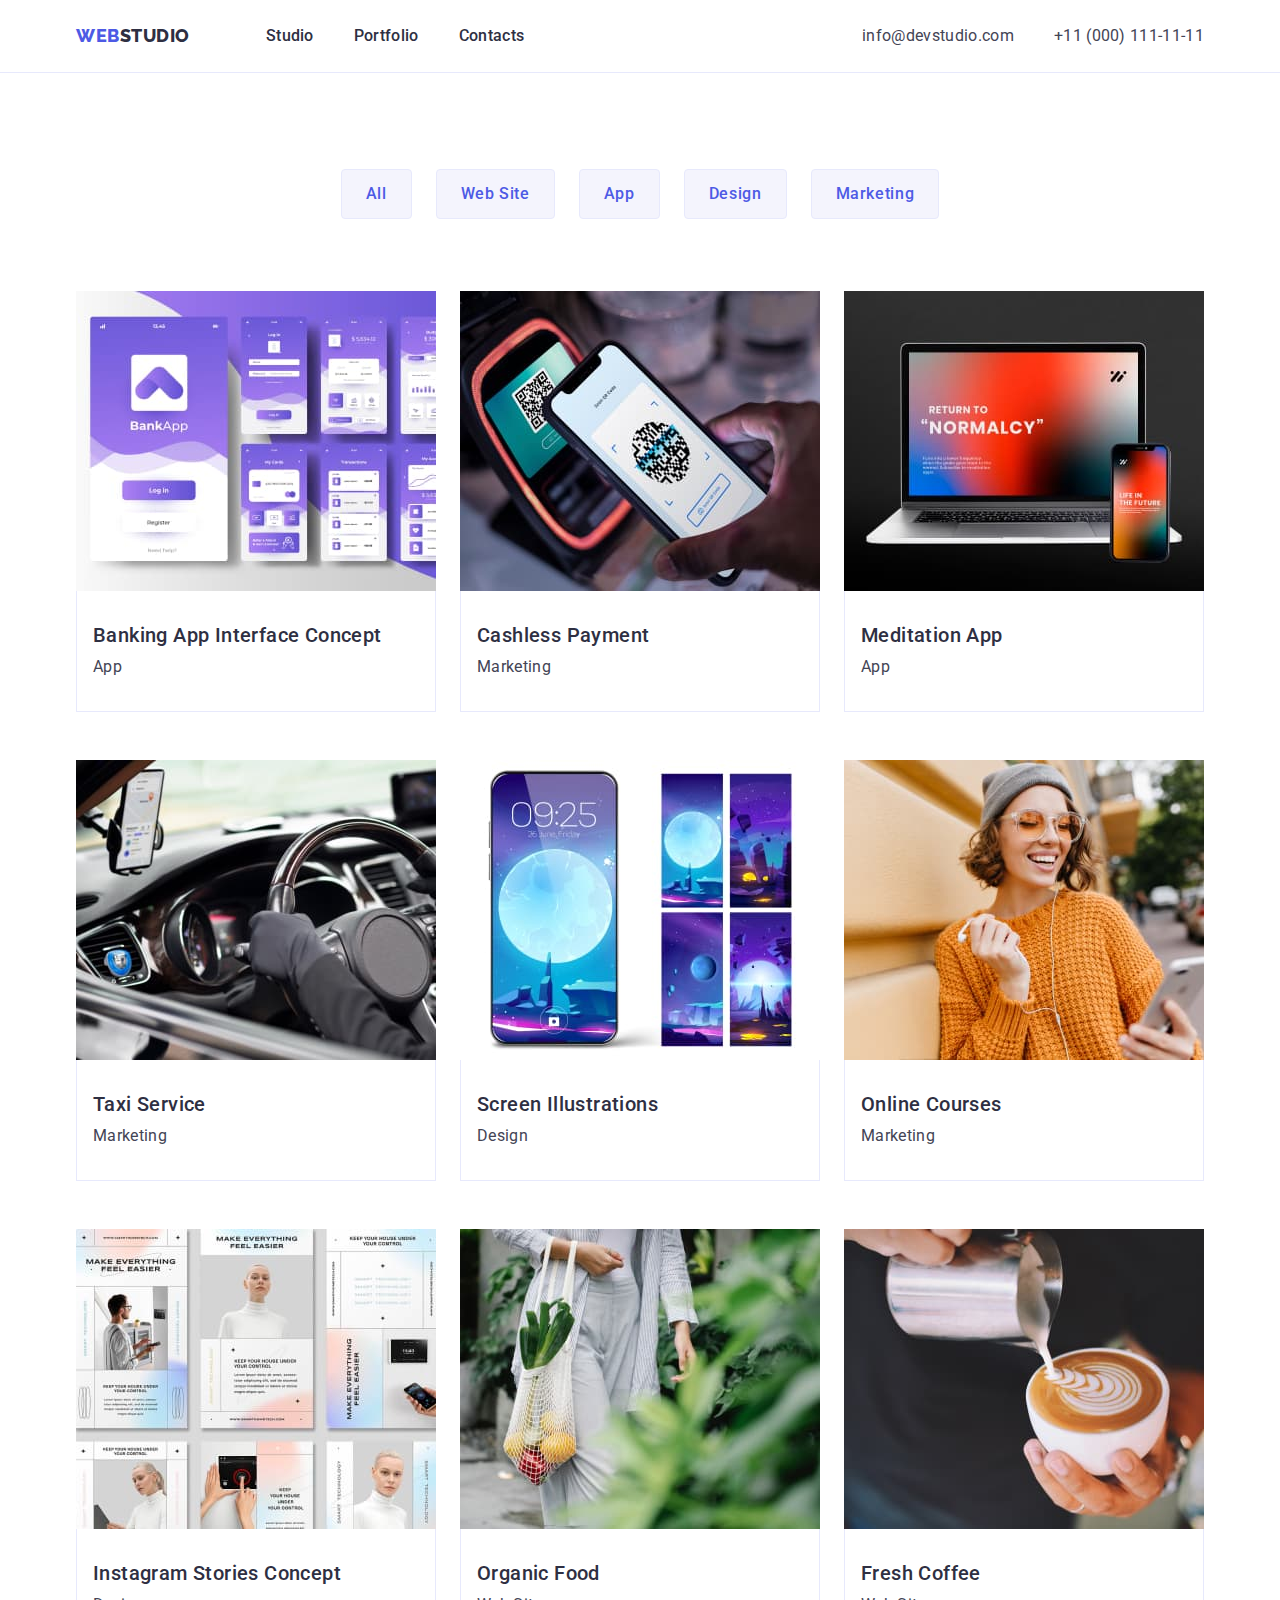
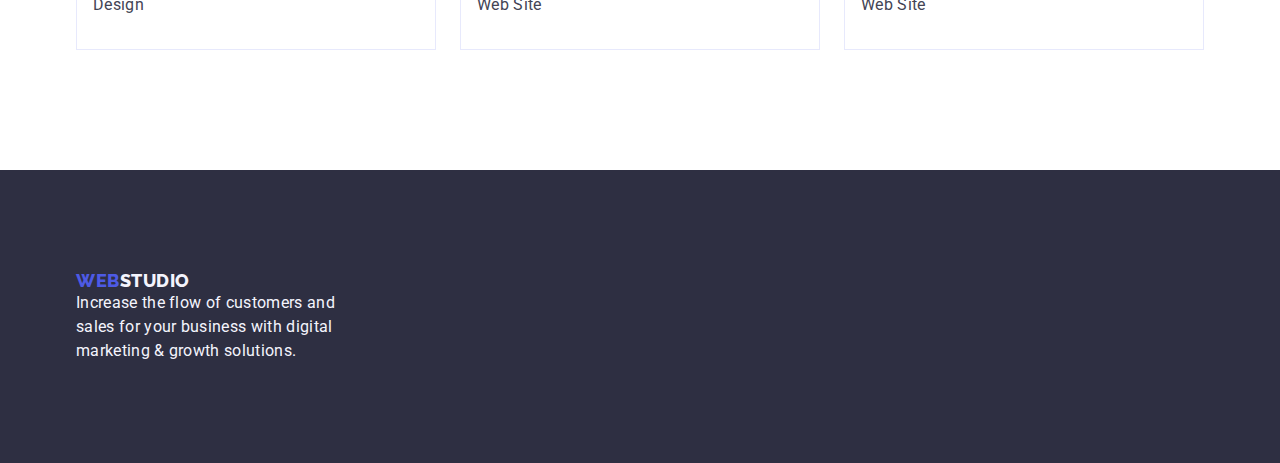
==== portfolio.html @ cd741801 "Initial commit" ====
<!DOCTYPE html>
<html lang="en">

<head>
    <meta charset="UTF-8">
    <meta http-equiv="X-UA-Compatible" content="IE=edge">
    <meta name="viewport" content="width=device-width, initial-scale=1.0">
    <title>Portfolio</title>
    <link rel="preconnect" href="https://fonts.googleapis.com">
    <link rel="preconnect" href="https://fonts.gstatic.com" crossorigin>
    <link
        href="https://fonts.googleapis.com/css2?family=Raleway:wght@800&family=Roboto:wght@400;500;700;900&display=swap"
        rel="stylesheet">
    <link rel="stylesheet"
        href="https://cdnjs.cloudflare.com/ajax/libs/modern-normalize/1.1.0/modern-normalize.min.css">
    <link rel="stylesheet" href="./css/styles.css">
</head>

<body>

    <!-- HEADER -->

    <header class="header-page">
        <div class="container header-container">
            <nav class="nav-menu">
                <a class="logo link" href="./index.html">Web<span class="logo-light-theme">Studio</span></a>
                <ul class="menu list">
                    <li class="menu-item">
                        <a class="menu-link link" href="./index.html">Studio</a>
                    </li>
                    <li class="menu-item">
                        <a class="menu-link link" href="./portfolio.html">Portfolio</a>
                    </li>
                    <li class="menu-item">
                        <a class="menu-link link" href="">Contacts</a>
                    </li>
                </ul>
            </nav>
            <address class="address">
                <ul class="contact list">
                    <li class="contact-item">
                        <a class="contact-link link" href="mailto:info@devstudio.com">info@devstudio.com</a>
                    </li>
                    <li class="contact-item">
                        <a class="contact-link link" href="tel:+110001111111">+11 (000) 111-11-11</a>
                    </li>
                </ul>
            </address>
        </div>
    </header>

    <!-- MAIN -->

    <main class="main">

        <!-- PORTFOLIO -->

        <section class="portfolio">
            <div class="container">
                <h1 hidden>Portfolio</h1>

                <!-- FILTER -->

                <ul class="filter list">
                    <li class="filter-item">
                        <button class="filter-button" type="button">All</button>
                    </li>
                    <li class="filter-item">
                        <button class="filter-button" type="button">Web Site</button>
                    </li>
                    <li class="filter-item">
                        <button class="filter-button" type="button">App</button>
                    </li>
                    <li class="filter-item">
                        <button class="filter-button" type="button">Design</button>
                    </li>
                    <li class="filter-item">
                        <button class="filter-button" type="button">Marketing</button>
                    </li>
                </ul>

                <!-- COLLECTION -->

                <ul class="collection list">
                    <li class="collection-item">
                        <a class="collection-link link" href="">
                            <img class="collection-image" src="./images/collection/app_one.jpg" alt="banking app"
                                width="360" height="300">
                            <div class="card-info">
                                <h2 class="section-subtitle">Banking App Interface Concept</h2>
                                <p class="section-text">App</p>
                            </div>
                        </a>
                    </li>
                    <li class="collection-item">
                        <a class="collection-link link" href="">
                            <img class="collection-image" src="./images/collection/marketing_one.jpg"
                                alt="cashless payment" width="360" height="300">
                            <div class="card-info">
                                <h2 class="section-subtitle">Cashless Payment</h2>
                                <p class="section-text">Marketing</p>
                            </div>
                        </a>
                    </li>
                    <li class="collection-item">
                        <a class="collection-link link" href="">
                            <img class="collection-image" src="./images/collection/app_two.jpg" alt="meditation app"
                                width="360" height="300">
                            <div class="card-info">
                                <h2 class="section-subtitle">Meditation App</h2>
                                <p class="section-text">App</p>
                            </div>
                        </a>
                    </li>
                    <li class="collection-item">
                        <a class="collection-link link" href="">
                            <img class="collection-image" src="./images/collection/marketing_two.jpg" alt="taxi service"
                                width="360" height="300">
                            <div class="card-info">
                                <h2 class="section-subtitle">Taxi Service</h2>
                                <p class="section-text">Marketing</p>
                            </div>
                        </a>
                    </li>
                    <li class="collection-item">
                        <a class="collection-link link" href="">
                            <img class="collection-image" src="./images/collection/design_one.jpg"
                                alt="screen illustrations" width="360" height="300">
                            <div class="card-info">
                                <h2 class="section-subtitle">Screen Illustrations</h2>
                                <p class="section-text">Design</p>
                            </div>
                        </a>
                    </li>
                    <li class="collection-item">
                        <a class="collection-link link" href="">
                            <img class="collection-image" src="./images/collection/marketing_three.jpg"
                                alt="online courses" width="360" height="300">
                            <div class="card-info">
                                <h2 class="section-subtitle">Online Courses</h2>
                                <p class="section-text">Marketing</p>
                            </div>
                        </a>
                    </li>
                    <li class="collection-item">
                        <a class="collection-link link" href="">
                            <img class="collection-image" src="./images/collection/design_two.jpg"
                                alt="instagram stories" width="360" height="300">
                            <div class="card-info">
                                <h2 class="section-subtitle">Instagram Stories Concept</h2>
                                <p class="section-text">Design</p>
                            </div>
                        </a>
                    </li>
                    <li class="collection-item">
                        <a class="collection-link link" href="">
                            <img class="collection-image" src="./images/collection/website_one.jpg" alt="organic food"
                                width="360" height="300">
                            <div class="card-info">
                                <h2 class="section-subtitle">Organic Food</h2>
                                <p class="section-text">Web Site</p>
                            </div>
                        </a>
                    </li>
                    <li class="collection-item">
                        <a class="collection-link link" href="">
                            <img class="collection-image" src="./images/collection/website_two.jpg" alt="fresh coffee"
                                width="360" height="300">
                            <div class="card-info">
                                <h2 class="section-subtitle">Fresh Coffee</h2>
                                <p class="section-text">Web Site</p>
                            </div>
                        </a>
                    </li>
                </ul>
            </div>
        </section>
    </main>

    <!-- FOOTER -->

    <footer class="footer">
        <div class="container">
            <a class="logo link" href="./index.html">Web<span class="logo-dark-theme">Studio</span></a>
            <p class="footer-text">Increase the flow of customers and sales for your business with digital marketing &
                growth solutions.
            </p>
        </div>
    </footer>

</body>

</html>
---- css/styles.css ----
/* html {
  box-sizing: border-box;
}

*,
*::before,
*::after {
  box-sizing: inherit;
} */

:root {
  --primary-font: "Roboto", sans-serif;
  --secondary-font: "Raleway", sans-serif;
  --primary-text-color: #434455;
  --secondary-text-color: #2e2f42;
  --primary-bg-color: #ffffff;
  --secondary-bg-color: #2e2f42;
  --primary-accent-color: #404bbf;
  --secondary-accent-color: #ffffff;
}

body {
  font-family: var(--primary-font);
  letter-spacing: 0.02em;
  color: var(--primary-text-color);
  background-color: var(--primary-bg-color);
}
h1,
h2,
h3,
h4,
h5,
h6,
p {
  margin-top: 0;
  margin-bottom: 0;
}

ul,
ol {
  margin-top: 0;
  margin-bottom: 0;
  padding-left: 0;
}

img {
  display: block;
}

.list {
  list-style: none;
}
.link {
  text-decoration: none;
}

.container {
  width: 1158px;
  margin-left: auto;
  margin-right: auto;
  padding-left: 15px;
  padding-right: 15px;
}

/* ======================================================================================================
==============================================    HEADER      ===========================================
====================================================================================================== */

.header-container {
  display: flex;
  align-items: center;
}

.header-page {
  /* padding-top: 24px;
  padding-bottom: 24px; */
  border-bottom: 1px solid #e7e9fc;
}

/* .menu .link {
  padding-top: 24px;
  padding-bottom: 24px;
} */

.menu-link {
  display: inline-block;
  padding-top: 24px;
  padding-bottom: 24px;
}

/* =========================================================
=======================    LOGO    =========================
========================================================= */

.logo {
  margin-right: 76px;

  font-family: var(--secondary-font);
  font-weight: 800;
  font-size: 18px;
  line-height: 1.17;

  letter-spacing: 0.03em;
  text-transform: uppercase;

  color: #4d5ae5;
}

.logo-light-theme {
  color: var(--secondary-text-color);
}
.logo-dark-theme {
  color: #f4f4fd;
}

/* =========================================================
=================    NAVIGATION LIST    ====================
========================================================= */

.nav-menu {
  display: flex;
  align-items: center;
}

.menu {
  display: flex;
  align-items: center;
}

.menu-item:not(:last-child) {
  margin-right: 40px;
}

.menu .link {
  font-weight: 500;
  font-size: 16px;
  line-height: 1.5;

  color: var(--secondary-text-color);
}

.menu .link:hover,
.menu .link:focus {
  color: var(--primary-accent-color);
}

/* =========================================================
====================    CONTACT LIST    ====================
========================================================= */

.address {
  font-style: normal;
  margin-left: auto;
}

.contact {
  display: flex;
  align-items: center;
}

.contact-item:not(:last-child) {
  margin-right: 40px;
}

.contact .link {
  font-size: 16px;
  line-height: 1.5;

  color: var(--primary-text-color);
}

.contact .link:hover,
.contact .link:focus {
  color: var(--primary-accent-color);
}

/* ======================================================================================================
==============================================    HERO      =============================================
====================================================================================================== */

.hero {
  background-color: var(--secondary-bg-color);
  padding-top: 188px;
  padding-bottom: 188px;
}

.main-title {
  display: block;
  max-width: 496px;
  margin-left: auto;
  margin-right: auto;
  padding-bottom: 48px;

  font-weight: 700;
  font-size: 56px;
  line-height: 1.07;

  letter-spacing: 0.02em;
  text-align: center;

  color: #ffffff;
}

.modal-button {
  min-width: 169px;
  display: block;
  margin-left: auto;
  margin-right: auto;
  padding-left: 32px;
  padding-right: 32px;
  padding-top: 16px;
  padding-bottom: 16px;
  border: 0;
  border-radius: 4px;

  font-family: inherit;
  font-weight: 500;
  font-size: 16px;
  line-height: 1.5;

  letter-spacing: 0.04em;

  color: #ffffff;
  background-color: #4d5ae5;
  cursor: pointer;
}
.modal-button:hover,
.modal-button:focus {
  background-color: var(--primary-accent-color);
}

/* .modal-button:active {
  background-color: var(--primary-accent-color);
} */

/* ======================================================================================================
========================================    OTHER SECTION      ==========================================
====================================================================================================== */

.section {
  padding-bottom: 120px;
}
.section.features,
.section.team {
  padding-top: 120px;
}

.services-container .section-title,
.team-container .section-title {
  margin-bottom: 72px;
}

.section-features {
  display: flex;
  align-items: center;
}

.section-features > .section-features-item {
  flex-basis: calc((100% - 72px) / 4);
}
.section-features-item:not(:last-child) {
  margin-right: 24px;
}

.section-services {
  display: flex;
  align-items: center;
}

.section-services-item:not(:last-child) {
  margin-right: 24px;
}

.section-team {
  display: flex;
  align-items: center;
}

.section-team-item:not(:last-child) {
  margin-right: 24px;
  border-radius: 0px 0px 4px 4px;
}

.card-content {
  padding-top: 32px;
  padding-bottom: 32px;
  padding-left: 16px;
  padding-right: 16px;
  text-align: center;
  /* border-radius: 0px 0px 4px 4px; */
}

.section-team .section-subtitle {
  margin-bottom: 8px;
}

.section-features .section-subtitle {
  margin-bottom: 8px;
}

/* =========================================================
====================    TITLE    ===========================
========================================================= */

.section-title {
  font-weight: 700;
  font-size: 36px;
  line-height: 1.11;

  letter-spacing: 0.02em;
  text-align: center;
  text-transform: capitalize;

  color: var(--secondary-text-color);
}

/* =========================================================
====================    SUBTITLE    ========================
========================================================= */

.section-features .section-subtitle,
.section-team .section-subtitle {
  font-weight: 500;
  font-size: 20px;
  line-height: 1.2;

  letter-spacing: 0.02em;
  color: var(--secondary-text-color);
}

.section-team-item {
  background-color: var(--primary-bg-color);
}

/* =========================================================
====================    TEXT    ============================
========================================================= */

.section-features .section-text,
.section-team .section-text {
  font-size: 16px;
  line-height: 1.5;

  /* color: var(--primary-text-color); */
}

.section.team {
  background-color: #f4f4fd;
}

/* ======================================================================================================
========================================    FOOTER      =================================================
====================================================================================================== */

.footer {
  background-color: var(--secondary-bg-color);
  padding-top: 100px;
  padding-bottom: 100px;
}

.footer-container .logo {
  display: inline-block;
  margin-bottom: 16px;
  margin-right: 0;
}

.footer-text {
  display: block;
  max-width: 264px;

  font-size: 16px;
  line-height: 1.5;

  color: #f4f4fd;
}

/* ======================================================================================================
========================================    PORTFOLIO      ==============================================
====================================================================================================== */

/* .portfolio-title {
  font-weight: 700;
  font-size: 56px;
  line-height: 1.07;

  color: #ffffff;
} */

.filter .filter-button {
  font-family: inherit;
  font-weight: 500;
  font-size: 16px;
  line-height: 1.5;

  letter-spacing: 0.04em;

  color: #4d5ae5;
  background-color: #f4f4fd;
  cursor: pointer;
}

.filter .filter-button:hover,
.filter .filter-button:focus {
  color: var(--secondary-accent-color);
  background-color: var(--primary-accent-color);
}

.collection .section-subtitle {
  font-weight: 500;
  font-size: 20px;
  line-height: 1.2;

  letter-spacing: 0.02em;
  color: var(--secondary-text-color);
}

.collection .section-text {
  font-size: 16px;
  line-height: 1.5;

  color: var(--primary-text-color);
}

/* FLEX */

.portfolio {
  padding-top: 96px;
  padding-bottom: 120px;
}

.filter {
  display: flex;
  justify-content: center;
  margin-bottom: 72px;
}

/* .filter-item {
  margin-bottom: 72px;
} */

.filter-item:not(:last-child) {
  margin-right: 24px;
}

.filter-button {
  padding-left: 24px;
  padding-right: 24px;
  padding-top: 12px;
  padding-bottom: 12px;
  border: 1px solid #e7e9fc;
  border-radius: 4px;
}

.filter-button:hover,
.filter-button:focus {
  border: 1px solid transparent;
}

.collection {
  display: flex;
  flex-wrap: wrap;
}
.collection-item:not(:nth-child(3n)) {
  margin-right: 24px;
}

.collection-item:not(:nth-last-child(-n + 3)) {
  margin-bottom: 48px;
}

/* .collection > .collection-item {
  flex-basis: calc((100% - 48px) / 3);
} */

/* .collection-item {
  border-bottom: 1px solid #e7e9fc;
} */

.card-info {
  padding-top: 32px;
  padding-bottom: 32px;
  padding-left: 16px;
  padding-right: 16px;
  border: 1px solid #e7e9fc;
  border-top: 0;
}

.collection .section-subtitle {
  margin-bottom: 8px;
}
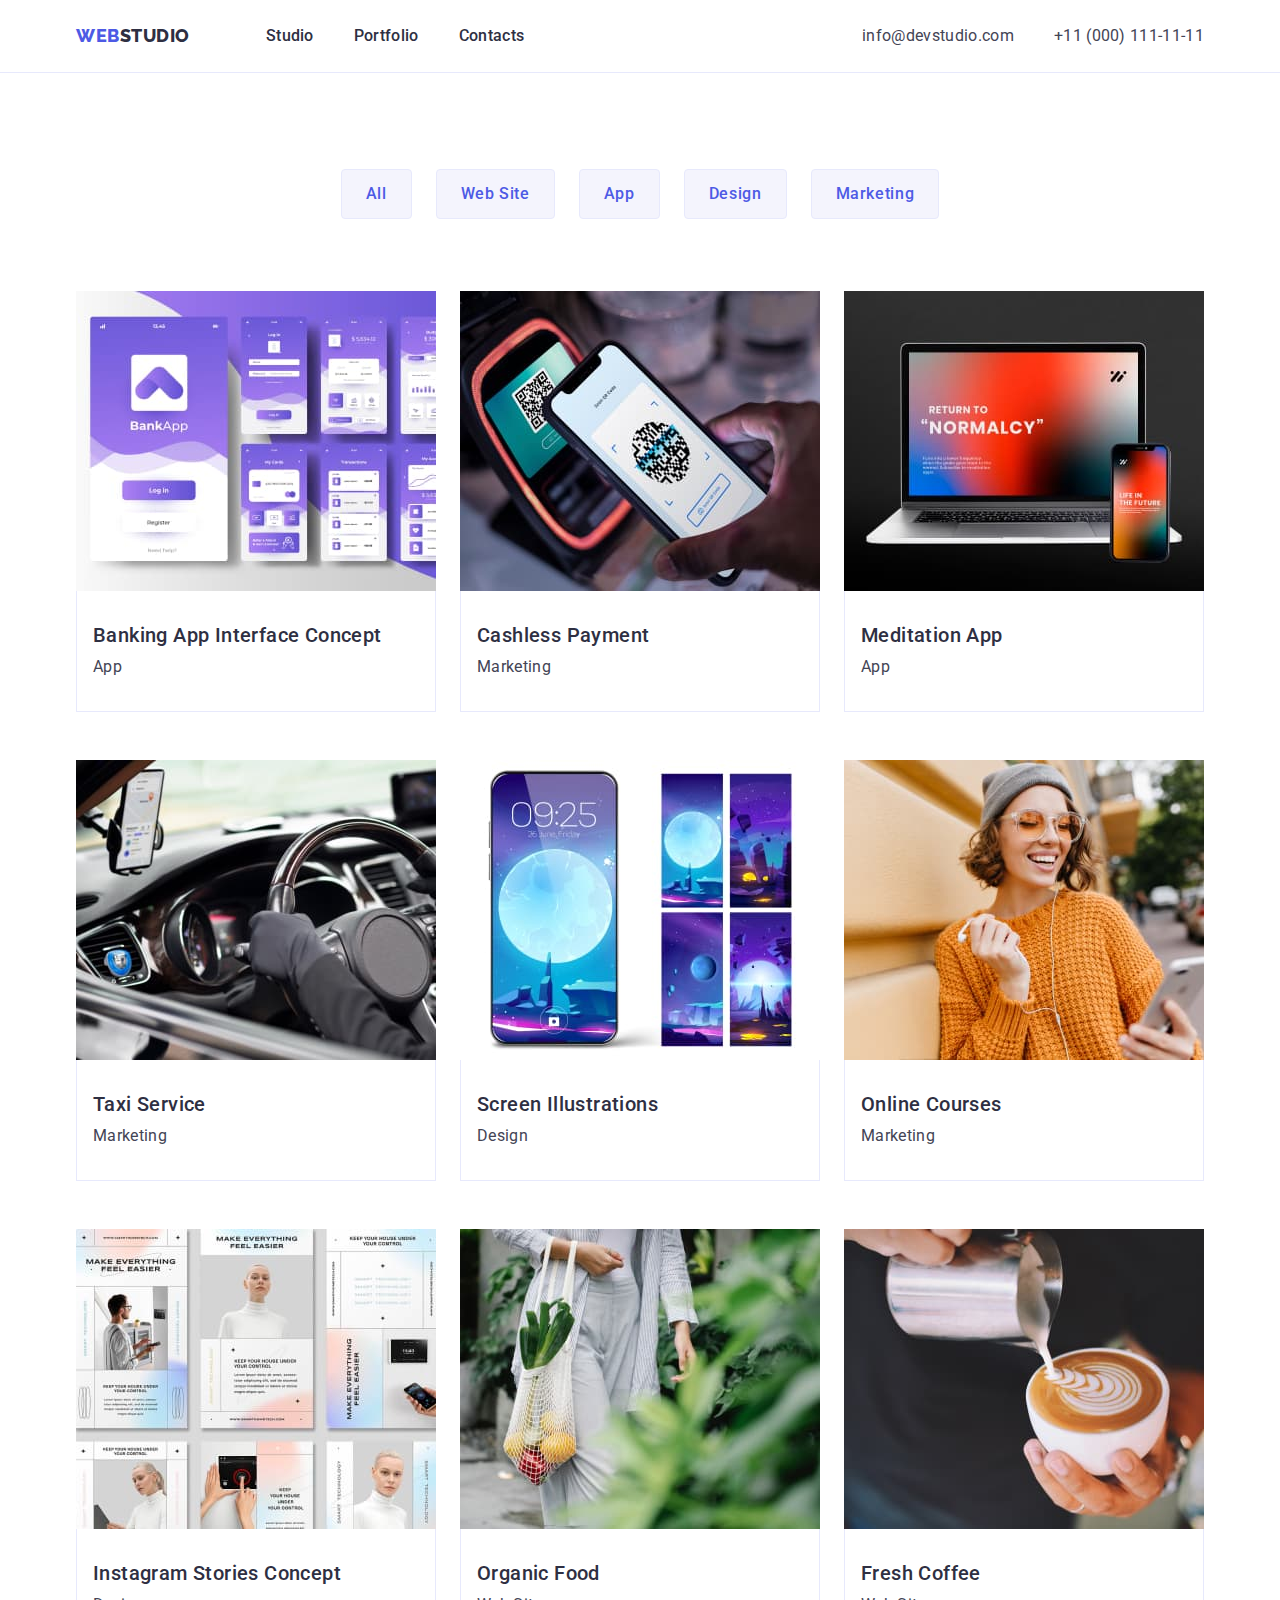
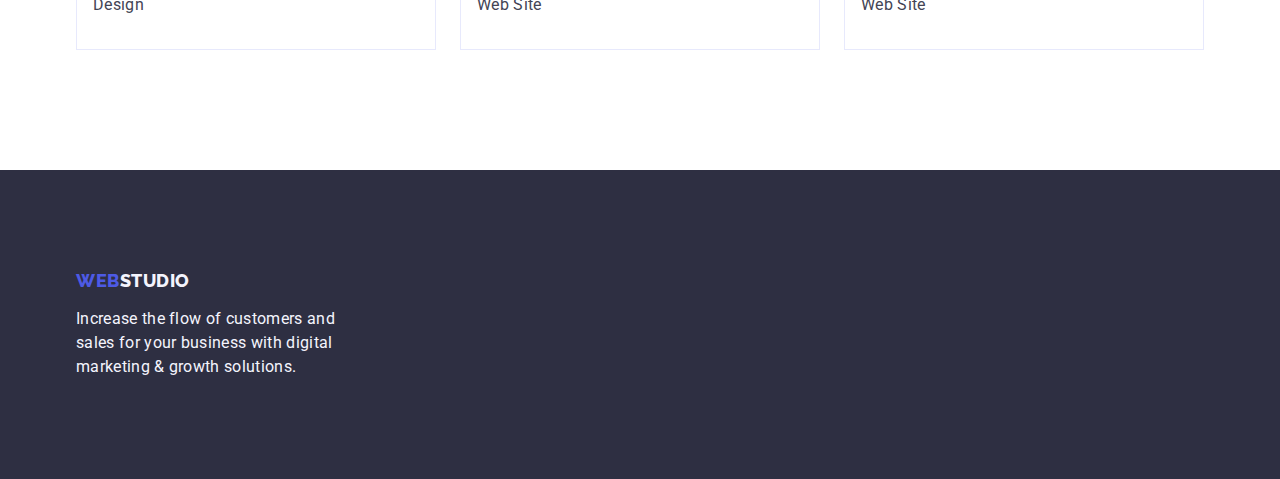
==== commit 7efc7627: "footer" ====
--- a/portfolio.html
+++ b/portfolio.html
@@ -180,7 +180,7 @@
     <!-- FOOTER -->
 
     <footer class="footer">
-        <div class="container">
+        <div class="container footer-container">
             <a class="logo link" href="./index.html">Web<span class="logo-dark-theme">Studio</span></a>
             <p class="footer-text">Increase the flow of customers and sales for your business with digital marketing &
                 growth solutions.
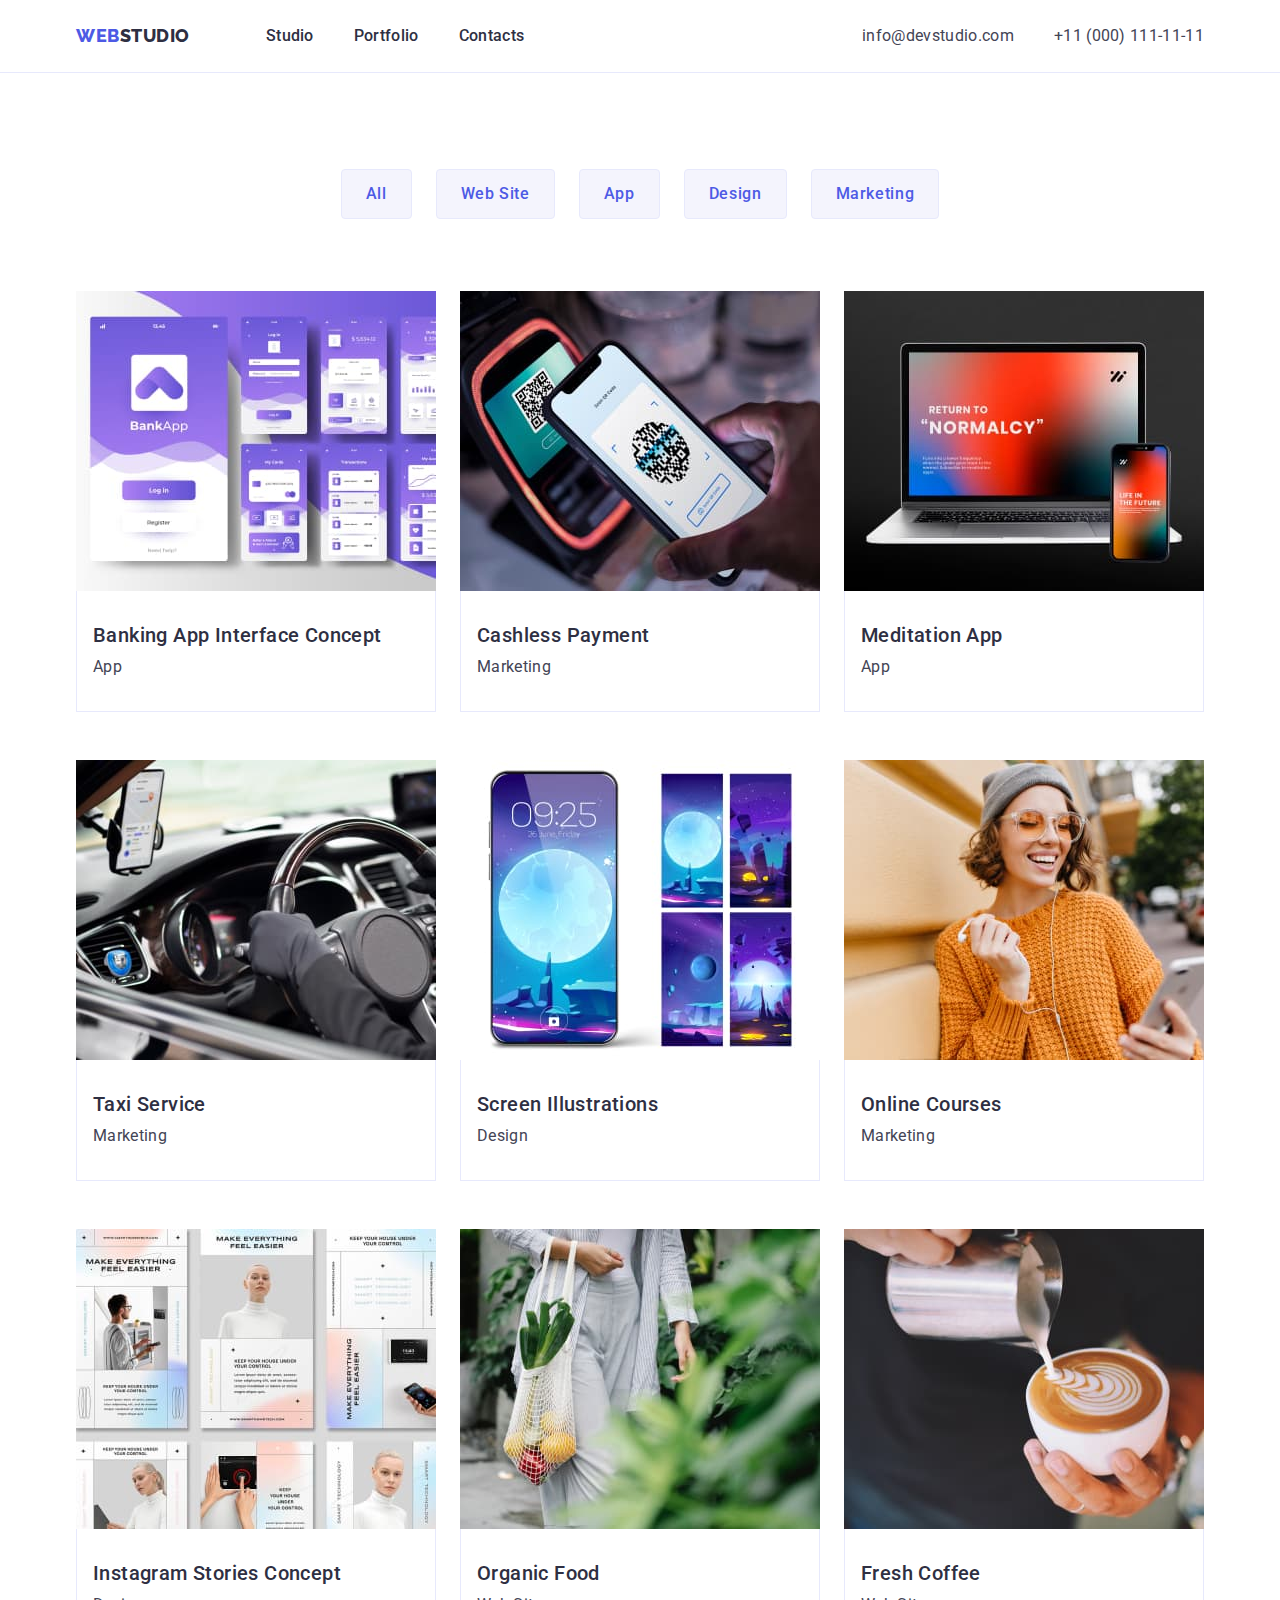
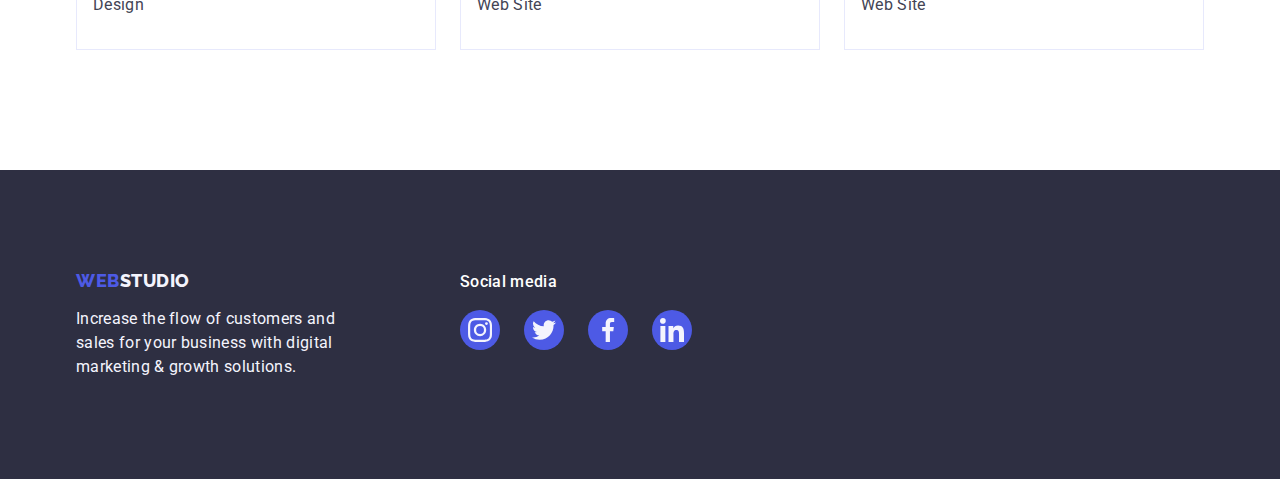
==== commit 19090ddb: "added footer" ====
--- a/portfolio.html
+++ b/portfolio.html
@@ -181,11 +181,48 @@
 
     <footer class="footer">
         <div class="container footer-container">
-            <a class="logo link" href="./index.html">Web<span class="logo-dark-theme">Studio</span></a>
-            <p class="footer-text">Increase the flow of customers and sales for your business with digital marketing &
-                growth solutions.
-            </p>
+            <div class="webstudio-container">
+                <a class="logo link" href="./index.html">Web<span class="logo-dark-theme">Studio</span></a>
+                <p class="footer-text">Increase the flow of customers and sales for your business with digital marketing
+                    &
+                    growth solutions.
+                </p>
+            </div>
+            <div class="media-container">
+                <p class="media-text">Social media</p>
+                <ul class="media-list list">
+                    <li class="media-list-item">
+                        <a class="media-list-link" href="">
+                            <svg class="media-list-icon" width="24" height="24">
+                                <use href="./images/icons.svg#icon-instagram"></use>
+                            </svg>
+                        </a>
+                    </li>
+                    <li class="media-list-item">
+                        <a class="media-list-link" href="">
+                            <svg class="media-list-icon" width="24" height="24">
+                                <use href="./images/icons.svg#icon-twitter"></use>
+                            </svg>
+                        </a>
+                    </li>
+                    <li class="media-list-item">
+                        <a class="media-list-link" href="">
+                            <svg class="media-list-icon" width="24" height="24">
+                                <use href="./images/icons.svg#icon-facebook"></use>
+                            </svg>
+                        </a>
+                    </li>
+                    <li class="media-list-item">
+                        <a class="media-list-link" href="">
+                            <svg class="media-list-icon" width="24" height="24">
+                                <use href="./images/icons.svg#icon-linkedin"></use>
+                            </svg>
+                        </a>
+                    </li>
+                </ul>
+            </div>
         </div>
+
     </footer>
 
 </body>
--- a/css/styles.css
+++ b/css/styles.css
@@ -17,6 +17,7 @@
   --secondary-bg-color: #2e2f42;
   --primary-accent-color: #404bbf;
   --secondary-accent-color: #ffffff;
+  --default-accent-color: #8e8f99;
 }
 
 body {
@@ -72,15 +73,11 @@
 }
 
 .header-page {
-  /* padding-top: 24px;
-  padding-bottom: 24px; */
+  max-width: 1440px;
+  margin-left: auto;
+  margin-right: auto;
   border-bottom: 1px solid #e7e9fc;
 }
-
-/* .menu .link {
-  padding-top: 24px;
-  padding-bottom: 24px;
-} */
 
 .menu-link {
   display: inline-block;
@@ -179,7 +176,18 @@
 ====================================================================================================== */
 
 .hero {
-  background-color: var(--secondary-bg-color);
+  background-image: linear-gradient(
+      rgba(46, 47, 66, 0.7),
+      rgba(46, 47, 66, 0.7)
+    ),
+    url(../images/hero/img-name.jpg);
+  background-color: rgba(46, 47, 66, 0.7);
+  background-repeat: no-repeat;
+  background-position: center;
+  background-size: cover;
+  max-width: 1440px;
+  margin-left: auto;
+  margin-right: auto;
   padding-top: 188px;
   padding-bottom: 188px;
 }
@@ -229,24 +237,25 @@
   background-color: var(--primary-accent-color);
 }
 
-/* .modal-button:active {
-  background-color: var(--primary-accent-color);
-} */
-
 /* ======================================================================================================
 ========================================    OTHER SECTION      ==========================================
 ====================================================================================================== */
 
 .section {
+  max-width: 1440px;
+  margin-left: auto;
+  margin-right: auto;
   padding-bottom: 120px;
 }
 .section.features,
-.section.team {
+.section.team,
+.section.customers {
   padding-top: 120px;
 }
 
 .services-container .section-title,
-.team-container .section-title {
+.team-container .section-title,
+.customers-container .section-title {
   margin-bottom: 72px;
 }
 
@@ -276,9 +285,14 @@
   align-items: center;
 }
 
+.section-team-item {
+  box-shadow: 0px 1px 6px rgba(46, 47, 66, 0.08),
+    0px 1px 1px rgba(46, 47, 66, 0.16), 0px 2px 1px rgba(46, 47, 66, 0.08);
+  border-radius: 0px 0px 4px 4px;
+}
+
 .section-team-item:not(:last-child) {
   margin-right: 24px;
-  border-radius: 0px 0px 4px 4px;
 }
 
 .card-content {
@@ -287,7 +301,6 @@
   padding-left: 16px;
   padding-right: 16px;
   text-align: center;
-  /* border-radius: 0px 0px 4px 4px; */
 }
 
 .section-team .section-subtitle {
@@ -296,6 +309,7 @@
 
 .section-features .section-subtitle {
   margin-bottom: 8px;
+  margin-top: 8px;
 }
 
 /* =========================================================
@@ -354,6 +368,9 @@
 
 .footer {
   background-color: var(--secondary-bg-color);
+  max-width: 1440px;
+  margin-left: auto;
+  margin-right: auto;
   padding-top: 100px;
   padding-bottom: 100px;
 }
@@ -378,14 +395,6 @@
 ========================================    PORTFOLIO      ==============================================
 ====================================================================================================== */
 
-/* .portfolio-title {
-  font-weight: 700;
-  font-size: 56px;
-  line-height: 1.07;
-
-  color: #ffffff;
-} */
-
 .filter .filter-button {
   font-family: inherit;
   font-weight: 500;
@@ -403,6 +412,8 @@
 .filter .filter-button:focus {
   color: var(--secondary-accent-color);
   background-color: var(--primary-accent-color);
+  box-shadow: 0px 3px 1px rgba(0, 0, 0, 0.1), 0px 2px 1px rgba(0, 0, 0, 0.08),
+    0px 2px 2px rgba(0, 0, 0, 0.12);
 }
 
 .collection .section-subtitle {
@@ -433,10 +444,6 @@
   justify-content: center;
   margin-bottom: 72px;
 }
-
-/* .filter-item {
-  margin-bottom: 72px;
-} */
 
 .filter-item:not(:last-child) {
   margin-right: 24px;
@@ -468,13 +475,10 @@
   margin-bottom: 48px;
 }
 
-/* .collection > .collection-item {
-  flex-basis: calc((100% - 48px) / 3);
-} */
-
-/* .collection-item {
-  border-bottom: 1px solid #e7e9fc;
-} */
+.collection-item:hover {
+  box-shadow: 0px 1px 6px rgba(46, 47, 66, 0.08),
+    0px 1px 1px rgba(46, 47, 66, 0.16), 0px 2px 1px rgba(46, 47, 66, 0.08);
+}
 
 .card-info {
   padding-top: 32px;
@@ -488,3 +492,102 @@
 .collection .section-subtitle {
   margin-bottom: 8px;
 }
+
+.icons {
+  display: flex;
+  justify-content: center;
+  align-items: center;
+  width: 264px;
+  height: 112px;
+  background: #f4f4fd;
+  border-radius: 4px;
+}
+.company-list {
+  display: flex;
+  justify-content: center;
+  gap: 24px;
+}
+
+.company-list-link {
+  display: flex;
+  justify-content: center;
+  align-items: center;
+  width: 168px;
+  height: 88px;
+  border: 1px solid var(--default-accent-color);
+  border-radius: 4px;
+  color: var(--default-accent-color);
+}
+
+.company-list-link:hover,
+.company-list-link:focus {
+  border: 1px solid var(--primary-accent-color);
+  border-radius: 4px;
+  color: var(--primary-accent-color);
+}
+
+.company-list-icon {
+  fill: currentColor;
+}
+
+.social-list {
+  display: flex;
+  justify-content: center;
+  gap: 24px;
+}
+
+.social-list-link {
+  display: flex;
+  justify-content: center;
+  align-items: center;
+  width: 40px;
+  height: 40px;
+  border-radius: 50%;
+  background-color: #4d5ae5;
+}
+
+.section-team .section-text {
+  margin-bottom: 8px;
+}
+
+.footer-container {
+  display: flex;
+}
+
+.webstudio-container {
+  margin-right: 120px;
+}
+
+.media-list {
+  display: flex;
+  justify-content: center;
+  gap: 24px;
+}
+
+.media-list-link {
+  display: flex;
+  justify-content: center;
+  align-items: center;
+  width: 40px;
+  height: 40px;
+  border-radius: 50%;
+  background-color: #4d5ae5;
+}
+
+.media-list-link:hover,
+.media-list-link:focus {
+  background-color: #31d0aa;
+}
+
+.media-container .media-text {
+  margin-bottom: 16px;
+}
+
+.media-text {
+  font-weight: 500;
+  font-size: 16px;
+  line-height: 1.5;
+
+  letter-spacing: 0.02em;
+  color: #ffffff;
+}
